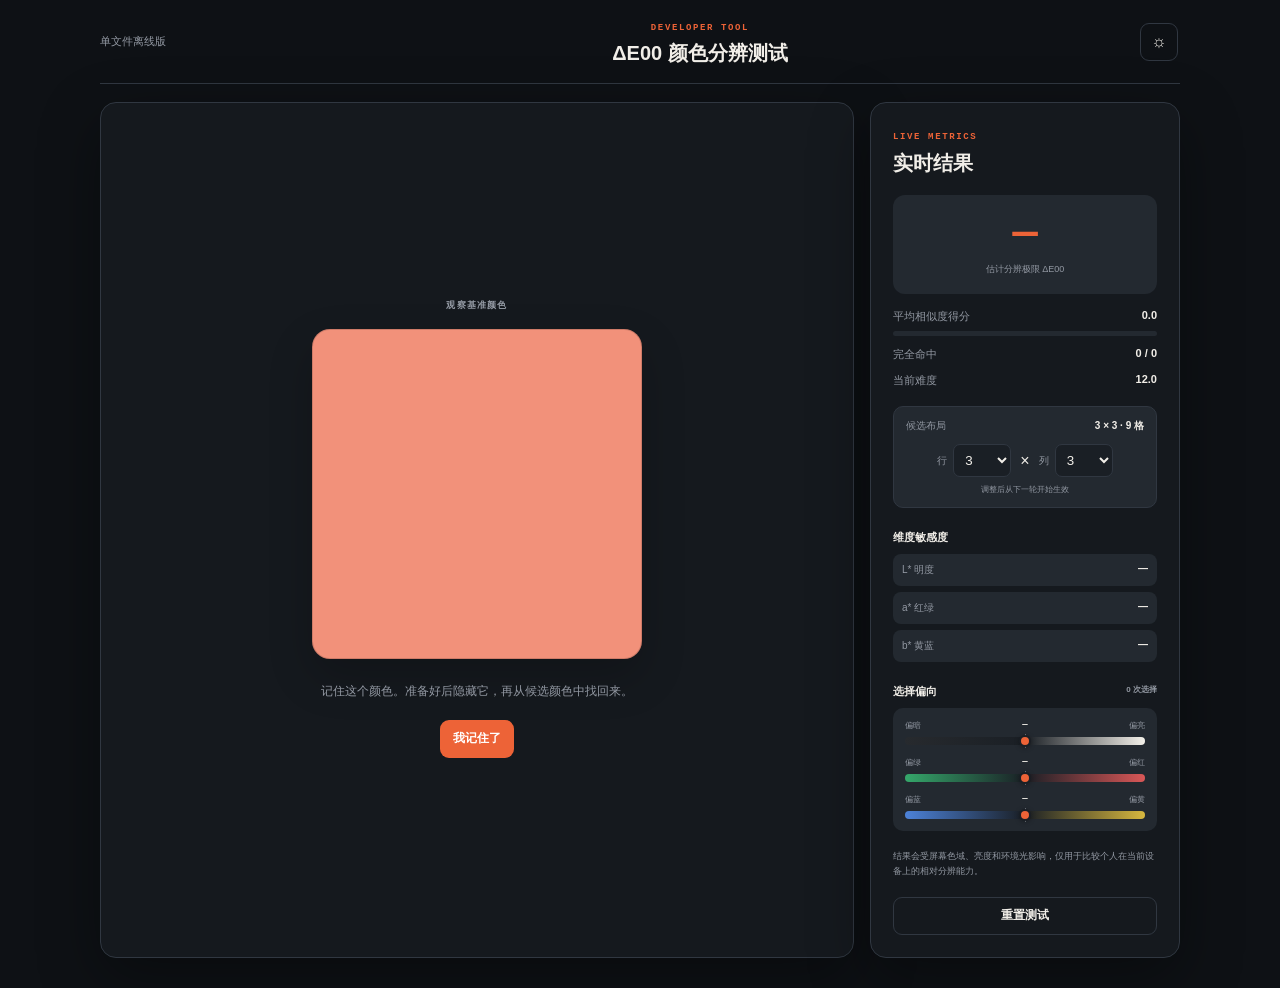
==== color-test-standalone.html @ f980f262 "feat: 重构像素画工作台并完善颜色与选区工具 重构编辑器界面和响应式颜色侧栏 整合旧版脚本为 js/app.js 完善绘图、选区、填充、对称和历史记录 加入 CIEDE2000 颜色限制及矢量色域" ====
<!doctype html>
<!-- 独立打包版：样式与脚本均已内联，可离线直接打开。 --><html lang="zh-CN"><head><meta charset="utf-8"><meta name="viewport" content="width=device-width,initial-scale=1"><meta name="theme-color" content="#111419"><title>ΔE00 颜色分辨测试 · Pixel Atelier</title><style>
:root{--bg:#efede7;--surface:#faf9f5;--raised:#fff;--soft:#e5e2da;--soft2:#d9d5cb;--ink:#16191e;--muted:#727780;--line:#d2cec4;--accent:#ed6337;--accent2:#ff8057;--danger:#bd3f34;--ok:#2c9760;--shadow:0 18px 55px rgba(20,22,25,.12);--radius:14px;--top:74px}
*{box-sizing:border-box;margin:0;padding:0}html,body{height:100%;overflow:hidden}body{background:var(--bg);color:var(--ink);font-family:Inter,"Segoe UI","PingFang SC","Microsoft YaHei",sans-serif;-webkit-font-smoothing:antialiased}button,input,textarea{font:inherit}button{border:1px solid transparent;border-radius:9px;min-height:38px;padding:8px 12px;background:var(--ink);color:var(--surface);font-size:12px;font-weight:650;cursor:pointer;transition:.15s ease;white-space:nowrap}button:hover{transform:translateY(-1px)}button:active{transform:none}button:focus-visible,input:focus-visible,textarea:focus-visible{outline:3px solid color-mix(in srgb,var(--accent) 40%,transparent);outline-offset:2px}.quiet{background:transparent;color:var(--ink);border-color:var(--line)}.accent{background:var(--accent);color:#fff}.danger{background:transparent;color:var(--danger);border-color:color-mix(in srgb,var(--danger) 40%,var(--line))}.wide{width:100%}.icon-btn{width:38px;padding:0;background:transparent;color:var(--ink);border-color:var(--line);font-size:17px}.app{height:100%;display:grid;grid-template-rows:var(--top) auto 1fr;position:relative}.topbar{height:var(--top);display:grid;grid-template-columns:220px 1fr auto;align-items:center;gap:16px;padding:0 22px;background:var(--surface);border-bottom:1px solid var(--line);z-index:20}.brand{display:flex;align-items:center;gap:10px;color:inherit;text-decoration:none}.brand-icon{display:grid;place-items:center;width:36px;height:36px;border-radius:9px;background:var(--ink);color:var(--surface);font:800 18px/1 ui-monospace,monospace;box-shadow:inset -4px -4px rgba(255,255,255,.12)}.brand b,.brand small{display:block}.brand b{font-size:14px;letter-spacing:.03em}.brand small{font:600 9px/1.5 ui-monospace,monospace;color:var(--muted);text-transform:uppercase;letter-spacing:.08em}.tool-strip{display:flex;align-items:stretch;gap:4px;min-width:0;overflow-x:auto;scrollbar-width:none;padding:7px 0;cursor:grab}.tool-strip::-webkit-scrollbar{display:none}.tool-strip.dragging{cursor:grabbing}.tool{flex:0 0 58px;height:58px;min-height:0;padding:5px 4px;background:transparent;color:var(--muted);display:flex;flex-direction:column;align-items:center;justify-content:center;gap:4px;border-color:transparent}.tool i{font:500 18px/1 ui-monospace,monospace;font-style:normal}.tool span{font-size:10px}.tool:hover{background:var(--soft);color:var(--ink)}.tool.active{background:var(--accent);color:#fff;box-shadow:0 5px 15px rgba(237,99,55,.25)}.top-actions{display:flex;gap:5px}.option-dock{display:none;min-height:58px;padding:9px 22px;background:var(--raised);border-bottom:1px solid var(--line);z-index:15;box-shadow:0 7px 20px rgba(0,0,0,.06)}.option-dock.open{display:block}.option-panel{display:none;align-items:center;gap:7px;overflow-x:auto}.option-panel.active{display:flex}.panel-label{flex:0 0 auto;margin-right:7px;color:var(--muted);font:700 9px/1 ui-monospace,monospace;letter-spacing:.12em;text-transform:uppercase}.option-panel button{min-height:36px;background:var(--soft);color:var(--ink)}.option-panel button.active{background:var(--ink);color:var(--surface)}.option-panel button.accent{background:var(--accent);color:#fff}.palette-panel{min-width:0}.palette-bar{display:flex;gap:7px;min-width:0}.palette-chip{position:relative;display:grid;place-items:center;flex:0 0 34px;width:34px;height:34px;border-radius:50%;border:2px solid rgba(0,0,0,.16);color:#fff;text-shadow:0 1px 3px #000;font:800 10px/1 ui-monospace,monospace;cursor:pointer;box-shadow:0 0 0 0 var(--accent);transition:.15s}.palette-chip.active{box-shadow:0 0 0 3px var(--raised),0 0 0 5px var(--accent)}.palette-chip.dragging{opacity:.4}.microcopy{color:var(--muted);font-size:10px}.history-panel{max-width:100%}.history-list{display:flex;gap:6px;overflow-x:auto}.history-item{display:flex;gap:7px;align-items:center;padding:7px 10px;border:1px solid var(--line);border-radius:8px;color:var(--muted);font-size:10px;white-space:nowrap}.history-item.current{color:var(--ink);border-color:var(--accent)}
.stage-shell{min-height:0;display:grid;grid-template-rows:auto 1fr auto;padding:17px 22px 14px;gap:13px}.stage-head{display:flex;align-items:flex-end;justify-content:space-between;gap:20px}.eyebrow{color:var(--accent);font:750 9px/1 ui-monospace,monospace;letter-spacing:.18em}.stage-head h1{font-size:24px;line-height:1;margin-top:7px;letter-spacing:-.035em}.view-controls{display:flex;align-items:center;gap:6px}.view-controls output{min-width:52px;text-align:center;font:650 10px/1 ui-monospace,monospace;color:var(--muted)}.view-controls .active{background:var(--ink);color:var(--surface)}.viewport{min-height:0;position:relative;overflow:hidden;border:1px solid var(--line);border-radius:var(--radius);background-color:#c8c8c6;background-image:radial-gradient(rgba(0,0,0,.13) .7px,transparent .7px);background-size:14px 14px;touch-action:none;cursor:default}.canvas-transform{position:absolute;left:50%;top:50%;width:720px;height:720px;transform-origin:0 0;will-change:transform;filter:drop-shadow(0 13px 24px rgba(0,0,0,.2))}.pixel-canvas{position:absolute;inset:0;display:grid;grid-template-columns:repeat(45,16px);grid-template-rows:repeat(45,16px);width:720px;height:720px;background-color:#fff;background-image:linear-gradient(45deg,#ddd 25%,transparent 25%),linear-gradient(-45deg,#ddd 25%,transparent 25%),linear-gradient(45deg,transparent 75%,#ddd 75%),linear-gradient(-45deg,transparent 75%,#ddd 75%);background-size:32px 32px;background-position:0 0,0 16px,16px -16px,-16px 0;cursor:crosshair;user-select:none;touch-action:none}.pixel{width:16px;height:16px;border-right:1px solid rgba(0,0,0,.11);border-bottom:1px solid rgba(0,0,0,.11)}.pixel.center-left{border-left:2px solid rgba(0,0,0,.6)}.pixel.center-right{border-right:2px solid rgba(0,0,0,.6)}.pixel.center-top{border-top:2px solid rgba(0,0,0,.6)}.pixel.center-bottom{border-bottom:2px solid rgba(0,0,0,.6)}.no-grid .pixel{border-color:transparent!important}.layer{position:absolute;inset:0;width:720px;height:720px;pointer-events:none}.preview-pixel,.selection-pixel,.paste-pixel{position:absolute;width:16px;height:16px}.preview-pixel{opacity:.5}.selection-pixel{background:#fff;mix-blend-mode:difference;opacity:.9;border:2px solid #fff}.paste-pixel{opacity:.78;outline:1px dashed #fff}.selection-box{position:absolute;border:2px dashed #fff;mix-blend-mode:difference}.viewport-help{position:absolute;right:12px;bottom:10px;display:flex;gap:14px;color:rgba(0,0,0,.55);font-size:9px;pointer-events:none}.statusbar{display:flex;gap:22px;align-items:center;color:var(--muted);font:600 9px/1 ui-monospace,monospace}.statusbar span:last-child{margin-left:auto}.statusbar #statusColor{display:flex;align-items:center;gap:6px}.statusbar #statusColor i{width:11px;height:11px;border-radius:50%;border:1px solid var(--line)}.floating-color{position:fixed;right:23px;bottom:30px;z-index:10;display:flex;align-items:center;gap:8px;padding:7px 13px 7px 7px;background:var(--raised);color:var(--ink);border-color:var(--line);box-shadow:var(--shadow)}.floating-color span{width:27px;height:27px;border-radius:7px;border:1px solid rgba(0,0,0,.2)}.dev-link{position:fixed;left:22px;bottom:24px;z-index:10;display:flex;align-items:center;gap:7px;color:var(--muted);text-decoration:none;font:700 10px/1 ui-monospace,monospace}.dev-link span{font-family:inherit;font-weight:600}.dev-link:hover{color:var(--accent)}
.studio-dialog{width:min(960px,calc(100vw - 24px));max-height:calc(100dvh - 24px);margin:auto;border:0;border-radius:18px;background:var(--raised);color:var(--ink);box-shadow:0 30px 100px rgba(0,0,0,.4);overflow:auto}.studio-dialog::backdrop{background:rgba(8,10,13,.72);backdrop-filter:blur(5px)}.dialog-frame{padding:22px}.dialog-frame>header{display:flex;justify-content:space-between;align-items:center;margin-bottom:18px}.dialog-frame h2{font-size:22px;margin-top:6px}.close-btn{font-size:24px;width:40px;padding:0;background:transparent;color:var(--ink);border-color:var(--line)}.view-tabs{display:flex;gap:5px;padding:5px;background:var(--soft);border-radius:11px;margin-bottom:17px}.view-tabs button{flex:1;background:transparent;color:var(--muted)}.view-tabs button.active{background:var(--raised);color:var(--ink);box-shadow:0 3px 10px rgba(0,0,0,.08)}.studio-body{display:grid;grid-template-columns:minmax(0,1fr) 260px;gap:20px}.color-view{display:none}.color-view.active{display:block}.color-view canvas{display:block;max-width:100%;height:auto;margin:auto;border:1px solid var(--line);border-radius:12px;cursor:crosshair;touch-action:none}.color-view>label,.import-layout aside>label{display:grid;grid-template-columns:auto 1fr 44px;gap:10px;align-items:center;margin-top:12px;color:var(--muted);font-size:11px}.color-view input[type=range],.import-layout input[type=range]{width:100%;accent-color:var(--accent)}.color-view output{font:650 10px/1 ui-monospace,monospace}.candidate-preview{display:flex;align-items:center;gap:11px;padding:11px;border:1px solid var(--line);border-radius:11px}.candidate-preview>span{width:52px;height:52px;border-radius:9px;border:1px solid rgba(0,0,0,.2)}.candidate-preview small,.candidate-preview b{display:block}.candidate-preview small{color:var(--muted);font-size:9px;margin-bottom:5px}.candidate-preview b{font:700 13px/1 ui-monospace,monospace}.validation{padding:9px 10px;margin:10px 0;border-radius:8px;font-size:10px}.validation.ok{color:var(--ok);background:color-mix(in srgb,var(--ok) 12%,transparent)}.validation.error{color:var(--danger);background:color-mix(in srgb,var(--danger) 12%,transparent)}.color-inspector>.quiet{margin-top:7px}.color-inspector h3{display:flex;justify-content:space-between;margin:20px 0 10px;font-size:12px}.color-inspector h3 span{color:var(--muted);font-size:10px}.studio-palette{display:grid;grid-template-columns:repeat(4,1fr);gap:7px}.studio-swatch{aspect-ratio:1;border-radius:9px;display:grid;place-items:center;color:#fff;text-shadow:0 1px 3px #000;position:relative;cursor:pointer;border:2px solid transparent;font:800 10px/1 ui-monospace,monospace}.studio-swatch.active{border-color:var(--accent);outline:2px solid var(--accent)}.studio-swatch .delete-color{position:absolute;right:-5px;top:-6px;width:18px;height:18px;min-height:0;padding:0;border-radius:50%;background:var(--danger);color:white;font-size:11px;opacity:0}.studio-swatch:hover .delete-color,.studio-swatch.active .delete-color{opacity:1}.studio-tip{margin-top:12px;color:var(--muted);font-size:9px;line-height:1.55}.channels-view{display:none;gap:12px}.channels-view.active{display:grid}.channels-view fieldset{border:1px solid var(--line);border-radius:10px;padding:12px}.channels-view legend{padding:0 6px;color:var(--accent);font:700 9px/1 ui-monospace,monospace}.channels-view fieldset label{display:grid;grid-template-columns:22px 1fr 45px;align-items:center;gap:8px;margin:7px 0;color:var(--muted);font-size:10px}.channels-view fieldset input[type=range]{width:100%;accent-color:var(--accent)}.channels-view fieldset input[type=number]{width:70px;padding:6px;border:1px solid var(--line);border-radius:6px;background:var(--soft);color:var(--ink)}.hex-field{display:grid!important;grid-template-columns:38px 1fr auto!important;margin:0!important}.hex-field input{padding:9px;border:1px solid var(--line);border-radius:8px;background:var(--soft);color:var(--ink);font-family:ui-monospace,monospace}.hex-field input[type=color]{position:absolute;opacity:0;pointer-events:none}.import-layout{display:grid;grid-template-columns:minmax(0,1fr) 260px;gap:22px}.import-preview-wrap{min-width:0}.import-preview-wrap canvas{display:block;width:min(100%,540px);aspect-ratio:1;margin:auto;background-color:#ddd;background-image:linear-gradient(45deg,#bbb 25%,transparent 25%),linear-gradient(-45deg,#bbb 25%,transparent 25%),linear-gradient(45deg,transparent 75%,#bbb 75%),linear-gradient(-45deg,transparent 75%,#bbb 75%);background-size:24px 24px;background-position:0 0,0 12px,12px -12px,-12px 0;border-radius:12px;touch-action:none}.import-preview-wrap p{text-align:center;color:var(--muted);font-size:9px;margin-top:8px}.import-layout aside{display:flex;flex-direction:column;gap:10px}.import-layout aside>label{grid-template-columns:auto 1fr 48px}.import-note{padding:12px;border-radius:9px;background:var(--soft);color:var(--muted);font-size:10px;line-height:1.6}.data-dialog{width:min(660px,100%)}.data-dialog textarea{width:100%;min-height:360px;resize:vertical;padding:13px;border:1px solid var(--line);border-radius:10px;background:var(--soft);color:var(--ink);font:10px/1.55 ui-monospace,monospace}.dialog-actions{display:flex;justify-content:flex-end;gap:7px;margin-top:10px}.toast{position:fixed;left:50%;bottom:24px;z-index:1000;transform:translate(-50%,12px);padding:10px 15px;border-radius:9px;background:var(--ink);color:var(--surface);font-size:11px;opacity:0;transition:.2s;pointer-events:none}.toast.show{opacity:1;transform:translate(-50%,0)}
body.dark-theme{--bg:#0e1115;--surface:#15191e;--raised:#1a1f25;--soft:#232930;--soft2:#2d343d;--ink:#f1eee8;--muted:#9298a2;--line:#303741;--shadow:0 20px 60px rgba(0,0,0,.35)}body.dark-theme .brand-icon{background:#f1eee8;color:#171a1f}body.dark-theme .viewport{background-color:#353b40}body.dark-theme .pixel-canvas{filter:none}.dark-theme .viewport-help{color:rgba(255,255,255,.5)}
@media(max-width:900px){:root{--top:66px}.topbar{grid-template-columns:150px 1fr auto;padding:0 10px;gap:7px}.brand small{display:none}.tool{flex-basis:54px;height:54px}.top-actions #undo,.top-actions #redo{display:none}.stage-shell{padding:12px 10px 10px}.stage-head h1{font-size:19px}.option-dock{padding-inline:10px}.view-controls .danger{display:none}.studio-body,.import-layout{grid-template-columns:1fr}.color-inspector{display:grid;grid-template-columns:1fr 1fr;gap:8px}.color-inspector h3,.studio-palette,.studio-tip{grid-column:1/-1}.color-inspector>.quiet{margin:0}.floating-color{right:12px;bottom:23px}.dev-link{left:12px}}
@media(max-width:600px){html,body{overflow:hidden}.topbar{grid-template-columns:auto 1fr auto}.brand>span:last-child{display:none}.brand-icon{width:34px;height:34px}.tool-strip{order:2}.top-actions #themeToggle{width:34px}.stage-head{align-items:center}.stage-head>div:first-child{display:none}.view-controls{width:100%}.view-controls #toggleGrid,.view-controls #resetView{flex:1}.view-controls output{min-width:40px}.viewport-help{display:none}.statusbar{gap:12px}.statusbar #saveStatus{display:none}.dialog-frame{padding:14px}.studio-dialog{width:calc(100vw - 10px);max-height:calc(100dvh - 10px)}.studio-body{gap:12px}.color-inspector{grid-template-columns:1fr}.color-inspector h3,.studio-palette,.studio-tip{grid-column:auto}.studio-palette{grid-template-columns:repeat(8,1fr)}.candidate-preview>span{width:38px;height:38px}.color-view canvas{max-height:43dvh}.dev-link span{display:none}.floating-color b{display:none}.floating-color{padding-right:7px}.option-panel button{padding-inline:10px}.import-preview-wrap canvas{max-height:52dvh}.data-dialog textarea{min-height:55dvh}}
.studio-swatch .move-color{position:absolute;bottom:-6px;width:18px;height:18px;min-height:0;padding:0;border-radius:6px;background:var(--raised);color:var(--ink);border-color:var(--line);font-size:14px;line-height:1;opacity:0}.studio-swatch .move-left{left:-4px}.studio-swatch .move-right{right:-4px}.studio-swatch:hover .move-color,.studio-swatch.active .move-color{opacity:1}

.test-page{overflow:auto;min-height:100%;height:auto}.test-shell{width:min(1080px,calc(100% - 28px));margin:auto;padding-bottom:30px}.test-header{height:84px;display:grid;grid-template-columns:160px 1fr 40px;align-items:center;border-bottom:1px solid var(--line)}.test-header>a{color:var(--muted);text-decoration:none;font-size:11px}.test-header>div{text-align:center}.test-header h1{font-size:20px;margin-top:6px}.test-grid{display:grid;grid-template-columns:minmax(0,1fr) 310px;gap:16px;padding-top:18px}.test-card{background:var(--surface);border:1px solid var(--line);border-radius:16px;padding:22px;box-shadow:var(--shadow)}.test-arena{min-height:650px;display:grid;place-items:center}.test-step{display:none;width:100%;text-align:center}.test-step.active{display:block}.step-label{display:block;color:var(--muted);font:700 9px/1 ui-monospace,monospace;letter-spacing:.13em;text-transform:uppercase;margin-bottom:18px}.base-color{width:min(330px,72vw);aspect-ratio:1;margin:0 auto 22px;border-radius:18px;box-shadow:0 18px 45px rgba(0,0,0,.2);border:1px solid rgba(0,0,0,.15)}.test-step p{max-width:460px;margin:0 auto 18px;color:var(--muted);font-size:12px;line-height:1.7}.choice-grid{display:grid;grid-template-columns:repeat(3,1fr);gap:12px;width:min(540px,100%);margin:auto}.choice{aspect-ratio:1;min-height:0;border-radius:13px;border:2px solid transparent;box-shadow:0 9px 22px rgba(0,0,0,.15)}.choice:hover{border-color:var(--raised);outline:3px solid var(--accent)}.result-badge{display:grid;place-items:center;width:72px;height:72px;margin:0 auto 18px;border-radius:50%;font-size:30px}.result-badge.good{background:color-mix(in srgb,var(--ok) 16%,transparent);color:var(--ok)}.result-badge.bad{background:color-mix(in srgb,var(--danger) 16%,transparent);color:var(--danger)}.test-step h2{font-size:26px;margin-bottom:10px}.metrics-card{align-self:start;position:sticky;top:16px}.metrics-card>h2{font-size:20px;margin:7px 0 18px}.metric-main{padding:18px;background:var(--soft);border-radius:12px;text-align:center;margin-bottom:15px}.metric-main strong,.metric-main span{display:block}.metric-main strong{font:800 42px/1 ui-monospace,monospace;color:var(--accent)}.metric-main span{color:var(--muted);font-size:9px;margin-top:8px}.metric-row{display:flex;justify-content:space-between;color:var(--muted);font-size:11px;margin:11px 0 7px}.metric-row b{color:var(--ink)}.meter{height:5px;border-radius:9px;background:var(--soft);overflow:hidden}.meter i{display:block;height:100%;width:0;background:var(--accent);transition:.2s}.metrics-card h3{font-size:11px;margin:22px 0 9px}.axis-metrics{display:grid;gap:6px}.axis-metrics div{display:flex;justify-content:space-between;padding:9px;background:var(--soft);border-radius:8px;color:var(--muted);font-size:10px}.axis-metrics b{color:var(--ink)}.calibration-note{margin:18px 0;color:var(--muted);font-size:9px;line-height:1.65}@media(max-width:760px){.test-header{grid-template-columns:90px 1fr 38px}.test-header h1{font-size:15px}.test-grid{grid-template-columns:1fr}.test-arena{min-height:auto;padding-block:35px}.metrics-card{position:static}.choice-grid{gap:8px}.test-shell{width:min(100% - 16px,1080px)}}
.choice-grid{gap:clamp(5px,1.2vw,12px);width:min(640px,100%)}.choice{padding:0}.layout-setting{margin:18px 0;padding:12px;border:1px solid var(--line);border-radius:10px;background:var(--soft)}.layout-setting>div:first-child{display:flex;justify-content:space-between;align-items:center;font-size:10px;color:var(--muted)}.layout-setting b{color:var(--ink)}.layout-inputs{display:flex;align-items:center;justify-content:center;gap:9px;margin:11px 0 7px}.layout-inputs label{display:flex;align-items:center;gap:6px;color:var(--muted);font-size:10px}.layout-inputs select{min-width:58px;padding:7px;border:1px solid var(--line);border-radius:7px;background:var(--raised);color:var(--ink)}.layout-setting small{display:block;text-align:center;color:var(--muted);font-size:8px}
.test-page{user-select:none;-webkit-user-select:none;cursor:default}
.bias-sample{float:right;color:var(--muted);font-size:8px;font-weight:600}.bias-metrics{display:grid;gap:12px;padding:12px;background:var(--soft);border-radius:10px}.bias-caption{display:grid;grid-template-columns:1fr auto 1fr;align-items:center;color:var(--muted);font-size:8px}.bias-caption span:last-child{text-align:right}.bias-caption b{min-width:48px;text-align:center;color:var(--ink);font:700 9px/1 ui-monospace,monospace}.bias-track{height:8px;margin-top:6px;position:relative;border-radius:9px;background:linear-gradient(90deg,color-mix(in srgb,var(--accent) 35%,var(--raised)),var(--raised) 50%,color-mix(in srgb,var(--accent) 35%,var(--raised)))}.bias-track i{position:absolute;left:50%;top:-3px;width:1px;height:14px;background:var(--muted);opacity:.65}.bias-track span{position:absolute;left:50%;top:50%;width:12px;height:12px;border:2px solid var(--raised);border-radius:50%;background:var(--accent);box-shadow:0 1px 5px rgba(0,0,0,.3);transform:translate(-50%,-50%);transition:left .25s ease}
.bias-row:nth-child(1) .bias-track{background:linear-gradient(90deg,#272a2e,var(--raised) 50%,#f3f0e9)}.bias-row:nth-child(2) .bias-track{background:linear-gradient(90deg,#35a86b,var(--raised) 50%,#d95757)}.bias-row:nth-child(3) .bias-track{background:linear-gradient(90deg,#4c82d9,var(--raised) 50%,#d7b83f)}

</style></head>
<body class="dark-theme test-page"><main class="test-shell">
  <header class="test-header"><span style="color:var(--muted);font-size:11px">单文件离线版</span><div><span class="eyebrow">DEVELOPER TOOL</span><h1>ΔE00 颜色分辨测试</h1></div><button id="testTheme" class="icon-btn">☼</button></header>
  <section class="test-grid">
    <article class="test-card test-arena">
      <div id="observeStep" class="test-step active"><span class="step-label">观察基准颜色</span><div id="baseColor" class="base-color"></div><p>记住这个颜色。准备好后隐藏它，再从候选颜色中找回来。</p><button id="startChoices" class="accent">我记住了</button></div>
      <div id="choiceStep" class="test-step"><span class="step-label">选择最接近的颜色</span><div id="choices" class="choice-grid"></div><p id="choiceHint">根据本轮候选颜色的最小与最大 ΔE00 归一化评分</p></div>
      <div id="resultStep" class="test-step"><span id="resultBadge" class="result-badge"></span><h2 id="resultTitle"></h2><p id="resultText"></p><button id="nextTrial" class="accent">下一轮</button></div>
    </article>
    <aside class="test-card metrics-card"><span class="eyebrow">LIVE METRICS</span><h2>实时结果</h2>
      <div class="metric-main"><strong id="threshold">—</strong><span>估计分辨极限 ΔE00</span></div>
      <div class="metric-row"><span>平均相似度得分</span><b id="accuracy">0</b></div><div class="meter"><i id="accuracyBar"></i></div>
      <div class="metric-row"><span>完全命中</span><b id="exactRate">0 / 0</b></div>
      <div class="metric-row"><span>当前难度</span><b id="difficulty">12.0</b></div>
      <div class="layout-setting"><div><span>候选布局</span><b id="choiceCount">3 × 3 · 9 格</b></div><div class="layout-inputs"><label>行 <select id="gridRows"><option>2</option><option selected>3</option><option>4</option><option>5</option><option>6</option></select></label><span>×</span><label>列 <select id="gridCols"><option>2</option><option selected>3</option><option>4</option><option>5</option><option>6</option></select></label></div><small>调整后从下一轮开始生效</small></div>
      <h3>维度敏感度</h3><div class="axis-metrics"><div><span>L* 明度</span><b id="axisL">—</b></div><div><span>a* 红绿</span><b id="axisA">—</b></div><div><span>b* 黄蓝</span><b id="axisB">—</b></div></div>
      <h3>选择偏向 <small class="bias-sample" id="biasSample">0 次选择</small></h3><div class="bias-metrics">
        <div class="bias-row"><div class="bias-caption"><span>偏暗</span><b id="biasLValue">—</b><span>偏亮</span></div><div class="bias-track"><i></i><span id="biasLMarker"></span></div></div>
        <div class="bias-row"><div class="bias-caption"><span>偏绿</span><b id="biasAValue">—</b><span>偏红</span></div><div class="bias-track"><i></i><span id="biasAMarker"></span></div></div>
        <div class="bias-row"><div class="bias-caption"><span>偏蓝</span><b id="biasBValue">—</b><span>偏黄</span></div><div class="bias-track"><i></i><span id="biasBMarker"></span></div></div>
      </div>
      <p class="calibration-note">结果会受屏幕色域、亮度和环境光影响，仅用于比较个人在当前设备上的相对分辨能力。</p>
      <button id="resetTest" class="quiet wide">重置测试</button>
    </aside>
  </section>
</main><script>
(() => {
  const $=s=>document.querySelector(s),clamp=(v,a,b)=>Math.max(a,Math.min(b,v));
  function labToRgb({L,a,b}){let y=(L+16)/116,x=a/500+y,z=y-b/200;const f=v=>v**3>.008856?v**3:(v-16/116)/7.787;x=95.047*f(x)/100;y=f(y);z=108.883*f(z)/100;let r=x*3.2406+y*-1.5372+z*-.4986,g=x*-.9689+y*1.8758+z*.0415,bl=x*.0557+y*-.204+z*1.057;const q=v=>255*(v>.0031308?1.055*v**(1/2.4)-.055:12.92*v);return{r:clamp(q(r),0,255),g:clamp(q(g),0,255),b:clamp(q(bl),0,255)}}
  function rgbToHex({r,g,b}){return'#'+[r,g,b].map(v=>Math.round(v).toString(16).padStart(2,'0')).join('')}
  function deltaE00(x,y){const L1=x.L,a1=x.a,b1=x.b,L2=y.L,a2=y.a,b2=y.b,C1=Math.hypot(a1,b1),C2=Math.hypot(a2,b2),C=(C1+C2)/2,G=.5*(1-Math.sqrt(C**7/(C**7+25**7))),ap1=(1+G)*a1,ap2=(1+G)*a2,cp1=Math.hypot(ap1,b1),cp2=Math.hypot(ap2,b2),hp=(a,b)=>{let h=Math.atan2(b,a)*180/Math.PI;return h<0?h+360:h},h1=hp(ap1,b1),h2=hp(ap2,b2),dL=L2-L1,dC=cp2-cp1;let dh=h2-h1;if(cp1*cp2===0)dh=0;else if(dh>180)dh-=360;else if(dh<-180)dh+=360;const dH=2*Math.sqrt(cp1*cp2)*Math.sin(dh*Math.PI/360),Lp=(L1+L2)/2,Cp=(cp1+cp2)/2;let hb;if(cp1*cp2===0)hb=h1+h2;else if(Math.abs(h1-h2)<=180)hb=(h1+h2)/2;else hb=(h1+h2+360)/2%360;const T=1-.17*Math.cos((hb-30)*Math.PI/180)+.24*Math.cos(2*hb*Math.PI/180)+.32*Math.cos((3*hb+6)*Math.PI/180)-.2*Math.cos((4*hb-63)*Math.PI/180),dt=30*Math.exp(-(((hb-275)/25)**2)),Rc=2*Math.sqrt(Cp**7/(Cp**7+25**7)),Sl=1+.015*(Lp-50)**2/Math.sqrt(20+(Lp-50)**2),Sc=1+.045*Cp,Sh=1+.015*Cp*T,Rt=-Math.sin(2*dt*Math.PI/180)*Rc;return Math.sqrt((dL/Sl)**2+(dC/Sc)**2+(dH/Sh)**2+Rt*(dC/Sc)*(dH/Sh))}
  let stats={trials:0,exact:0,scoreTotal:0,level:12,thresholds:[],axis:{L:[],a:[],b:[]},bias:{L:[],a:[],b:[]}},trial=null;
  let gridRows=3,gridCols=3;
  const steps=['observeStep','choiceStep','resultStep'];
  function show(id){steps.forEach(s=>$('#'+s).classList.toggle('active',s===id))}
  function randomBase(){return{L:30+Math.random()*55,a:-55+Math.random()*110,b:-55+Math.random()*110}}
  function makeDistinctChoice(base,axis,slot,used){
    const otherAxes=['L','a','b'].filter(a=>a!==axis);
    for(let attempt=0;attempt<600;attempt++){
      const direction={L:0,a:0,b:0},sign=Math.random()<.5?-1:1,phase=Math.floor(attempt/200),target=stats.level*(.86+Math.random()*.28+phase*.12),spread=phase?2.4:1.1;
      direction[axis]=sign;direction[otherAxes[0]]=(Math.random()-.5)*spread;direction[otherAxes[1]]=(Math.random()-.5)*spread;
      let low=0,high=Math.max(4,target*3),result=null;
      for(let search=0;search<16;search++){const scale=(low+high)/2;result={L:clamp(base.L+direction.L*scale,5,95),a:clamp(base.a+direction.a*scale,-90,90),b:clamp(base.b+direction.b*scale,-90,90)};if(deltaE00(base,result)<target)low=scale;else high=scale}
      const distance=deltaE00(base,result),hex=rgbToHex(labToRgb(result));if(!used.has(hex)&&distance>=stats.level*.76&&distance<=stats.level*(1.28+phase*.15)){used.add(hex);return result}
    }
    let best=null;
    for(let dL=-4;dL<=4;dL+=.5)for(let da=-4;da<=4;da+=.5)for(let db=-4;db<=4;db+=.5){if(!dL&&!da&&!db)continue;const result={L:clamp(base.L+dL,5,95),a:clamp(base.a+da,-90,90),b:clamp(base.b+db,-90,90)},hex=rgbToHex(labToRgb(result));if(used.has(hex))continue;const distance=deltaE00(base,result),score=Math.abs(distance-stats.level);if(!best||score<best.score)best={result,hex,score}}
    if(best){used.add(best.hex);return best.result}
    const fallback={...base,a:clamp(base.a+(slot+1)*1.7,-90,90),b:clamp(base.b+(slot+1)*1.1,-90,90)};let hex=rgbToHex(labToRgb(fallback)),guard=0;
    while(used.has(hex)&&guard++<100){fallback.L=clamp(fallback.L+.35,5,95);fallback.a=clamp(fallback.a+.41,-90,90);hex=rgbToHex(labToRgb(fallback))}used.add(hex);return fallback;
  }
  function newTrial(){const axis=['L','a','b'][stats.trials%3],base=randomBase(),count=gridRows*gridCols,level=stats.level,choices=[],correctIndex=Math.floor(Math.random()*count),used=new Set([rgbToHex(labToRgb(base))]);for(let i=0;i<count;i++)choices.push(i===correctIndex?base:makeDistinctChoice(base,axis,i,used));trial={axis,base,choices,correctIndex,rows:gridRows,cols:gridCols,level};$('#baseColor').style.background=rgbToHex(labToRgb(base));show('observeStep');updateMetrics()}
  function showChoices(){const root=$('#choices');root.innerHTML='';root.style.gridTemplateColumns=`repeat(${trial.cols},1fr)`;trial.choices.forEach((lab,i)=>{const b=document.createElement('button');b.className='choice';b.style.background=rgbToHex(labToRgb(lab));b.setAttribute('aria-label',`候选颜色 ${i+1}`);b.onclick=()=>answer(i);root.append(b)});show('choiceStep')}
  function answer(index){
    const exact=index===trial.correctIndex,chosen=trial.choices[index],actual=deltaE00(trial.base,chosen);
    const deviations=trial.choices.map(color=>deltaE00(trial.base,color)).filter(value=>value>.0001);
    const minDeviation=Math.min(...deviations),maxDeviation=Math.max(...deviations),range=maxDeviation-minDeviation;
    const score=exact?100:range<.0001?50:Math.round(95*clamp((maxDeviation-actual)/range,0,1));
    stats.trials++;stats.scoreTotal+=score;if(exact)stats.exact++;['L','a','b'].forEach(axis=>{stats.bias[axis].push(chosen[axis]-trial.base[axis]);if(stats.bias[axis].length>18)stats.bias[axis].shift()});
    const factor=clamp(Math.exp((72-score)/190),.86,1.16),testedLevel=stats.level;
    stats.level=clamp(stats.level*factor,1,30);stats.axis[trial.axis].push((testedLevel+stats.level)/2);if(stats.axis[trial.axis].length>12)stats.axis[trial.axis].shift();
    if(stats.trials>3)stats.thresholds.push(stats.level);if(stats.thresholds.length>18)stats.thresholds.shift();
    $('#resultBadge').className='result-badge '+(score>=72?'good':'bad');$('#resultBadge').textContent=score;
    $('#resultTitle').textContent=exact?'完全一致 · 100 分':`相似度 ${score} 分`;
    $('#resultText').textContent=exact?`精确命中基准颜色。本轮干扰色范围为 ΔE00 ${minDeviation.toFixed(2)}～${maxDeviation.toFixed(2)}，下一轮难度调整为 ${stats.level.toFixed(1)}。`:`所选颜色与基准色相差 ΔE00 ${actual.toFixed(2)}；本轮干扰色范围为 ${minDeviation.toFixed(2)}～${maxDeviation.toFixed(2)}。分数按照它在本轮范围中的相对位置计算。`;
    show('resultStep');updateMetrics()
  }
  function average(a){return a.length?a.reduce((x,y)=>x+y,0)/a.length:null}
  function updateBias(){$('#biasSample').textContent=`${Math.min(stats.trials,18)} 次选择`;[['L','biasLMarker','biasLValue'],['a','biasAMarker','biasAValue'],['b','biasBMarker','biasBValue']].forEach(([axis,markerId,valueId])=>{const value=average(stats.bias[axis]);$('#'+markerId).style.left=(value===null?50:50+46*clamp(value/Math.max(stats.level,1),-1,1))+'%';$('#'+valueId).textContent=value===null?'—':`${value>0?'+':''}${value.toFixed(1)}`;$('#'+markerId).title=value===null?'暂无数据':`${axis}* 平均偏差 ${value>0?'+':''}${value.toFixed(2)}`})}
  function updateMetrics(){const threshold=average(stats.thresholds),score=stats.trials?stats.scoreTotal/stats.trials:0;$('#threshold').textContent=threshold?threshold.toFixed(1):'—';$('#accuracy').textContent=score.toFixed(1);$('#accuracyBar').style.width=score+'%';$('#exactRate').textContent=`${stats.exact} / ${stats.trials}`;$('#difficulty').textContent=stats.level.toFixed(1);[['L','axisL'],['a','axisA'],['b','axisB']].forEach(([a,id])=>{$('#'+id).textContent=average(stats.axis[a])?.toFixed(1)||'—'});updateBias()}
  function updateGridSetting(){gridRows=+$('#gridRows').value;gridCols=+$('#gridCols').value;$('#choiceCount').textContent=`${gridRows} × ${gridCols} · ${gridRows*gridCols} 格`}
  $('#gridRows').onchange=updateGridSetting;$('#gridCols').onchange=updateGridSetting;$('#startChoices').onclick=showChoices;$('#nextTrial').onclick=newTrial;$('#resetTest').onclick=()=>{stats={trials:0,exact:0,scoreTotal:0,level:12,thresholds:[],axis:{L:[],a:[],b:[]},bias:{L:[],a:[],b:[]}};newTrial()};$('#testTheme').onclick=()=>{document.body.classList.toggle('dark-theme');$('#testTheme').textContent=document.body.classList.contains('dark-theme')?'☼':'☾'};updateGridSetting();newTrial();
})();

</script></body></html>
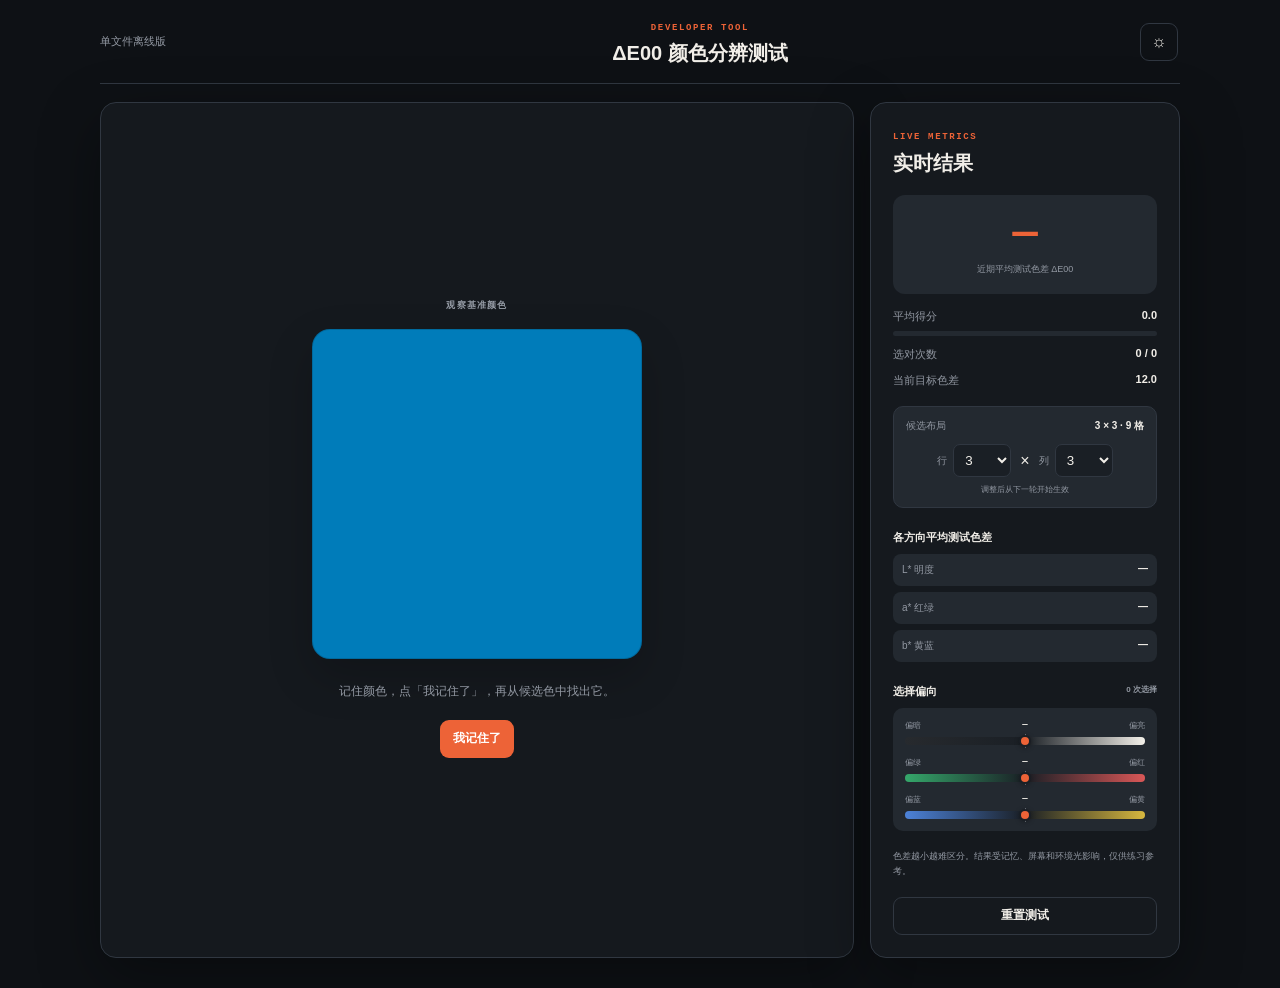
==== commit 5214fa1c: "文本内容去AI" ====
--- a/color-test-standalone.html
+++ b/color-test-standalone.html
@@ -20,23 +20,23 @@
   <header class="test-header"><span style="color:var(--muted);font-size:11px">单文件离线版</span><div><span class="eyebrow">DEVELOPER TOOL</span><h1>ΔE00 颜色分辨测试</h1></div><button id="testTheme" class="icon-btn">☼</button></header>
   <section class="test-grid">
     <article class="test-card test-arena">
-      <div id="observeStep" class="test-step active"><span class="step-label">观察基准颜色</span><div id="baseColor" class="base-color"></div><p>记住这个颜色。准备好后隐藏它，再从候选颜色中找回来。</p><button id="startChoices" class="accent">我记住了</button></div>
-      <div id="choiceStep" class="test-step"><span class="step-label">选择最接近的颜色</span><div id="choices" class="choice-grid"></div><p id="choiceHint">根据本轮候选颜色的最小与最大 ΔE00 归一化评分</p></div>
+      <div id="observeStep" class="test-step active"><span class="step-label">观察基准颜色</span><div id="baseColor" class="base-color"></div><p>记住颜色，点「我记住了」，再从候选色中找出它。</p><button id="startChoices" class="accent">我记住了</button></div>
+      <div id="choiceStep" class="test-step"><span class="step-label">选择最接近的颜色</span><div id="choices" class="choice-grid"></div><p id="choiceHint">选对得 100 分；选错时，颜色越接近，得分越高。</p></div>
       <div id="resultStep" class="test-step"><span id="resultBadge" class="result-badge"></span><h2 id="resultTitle"></h2><p id="resultText"></p><button id="nextTrial" class="accent">下一轮</button></div>
     </article>
     <aside class="test-card metrics-card"><span class="eyebrow">LIVE METRICS</span><h2>实时结果</h2>
-      <div class="metric-main"><strong id="threshold">—</strong><span>估计分辨极限 ΔE00</span></div>
-      <div class="metric-row"><span>平均相似度得分</span><b id="accuracy">0</b></div><div class="meter"><i id="accuracyBar"></i></div>
-      <div class="metric-row"><span>完全命中</span><b id="exactRate">0 / 0</b></div>
-      <div class="metric-row"><span>当前难度</span><b id="difficulty">12.0</b></div>
+      <div class="metric-main"><strong id="threshold">—</strong><span>近期平均测试色差 ΔE00</span></div>
+      <div class="metric-row"><span>平均得分</span><b id="accuracy">0</b></div><div class="meter"><i id="accuracyBar"></i></div>
+      <div class="metric-row"><span>选对次数</span><b id="exactRate">0 / 0</b></div>
+      <div class="metric-row"><span>当前目标色差</span><b id="difficulty">12.0</b></div>
       <div class="layout-setting"><div><span>候选布局</span><b id="choiceCount">3 × 3 · 9 格</b></div><div class="layout-inputs"><label>行 <select id="gridRows"><option>2</option><option selected>3</option><option>4</option><option>5</option><option>6</option></select></label><span>×</span><label>列 <select id="gridCols"><option>2</option><option selected>3</option><option>4</option><option>5</option><option>6</option></select></label></div><small>调整后从下一轮开始生效</small></div>
-      <h3>维度敏感度</h3><div class="axis-metrics"><div><span>L* 明度</span><b id="axisL">—</b></div><div><span>a* 红绿</span><b id="axisA">—</b></div><div><span>b* 黄蓝</span><b id="axisB">—</b></div></div>
+      <h3>各方向平均测试色差</h3><div class="axis-metrics"><div><span>L* 明度</span><b id="axisL">—</b></div><div><span>a* 红绿</span><b id="axisA">—</b></div><div><span>b* 黄蓝</span><b id="axisB">—</b></div></div>
       <h3>选择偏向 <small class="bias-sample" id="biasSample">0 次选择</small></h3><div class="bias-metrics">
         <div class="bias-row"><div class="bias-caption"><span>偏暗</span><b id="biasLValue">—</b><span>偏亮</span></div><div class="bias-track"><i></i><span id="biasLMarker"></span></div></div>
         <div class="bias-row"><div class="bias-caption"><span>偏绿</span><b id="biasAValue">—</b><span>偏红</span></div><div class="bias-track"><i></i><span id="biasAMarker"></span></div></div>
         <div class="bias-row"><div class="bias-caption"><span>偏蓝</span><b id="biasBValue">—</b><span>偏黄</span></div><div class="bias-track"><i></i><span id="biasBMarker"></span></div></div>
       </div>
-      <p class="calibration-note">结果会受屏幕色域、亮度和环境光影响，仅用于比较个人在当前设备上的相对分辨能力。</p>
+      <p class="calibration-note">色差越小越难区分。结果受记忆、屏幕和环境光影响，仅供练习参考。</p>
       <button id="resetTest" class="quiet wide">重置测试</button>
     </aside>
   </section>
@@ -78,8 +78,8 @@
     stats.level=clamp(stats.level*factor,1,30);stats.axis[trial.axis].push((testedLevel+stats.level)/2);if(stats.axis[trial.axis].length>12)stats.axis[trial.axis].shift();
     if(stats.trials>3)stats.thresholds.push(stats.level);if(stats.thresholds.length>18)stats.thresholds.shift();
     $('#resultBadge').className='result-badge '+(score>=72?'good':'bad');$('#resultBadge').textContent=score;
-    $('#resultTitle').textContent=exact?'完全一致 · 100 分':`相似度 ${score} 分`;
-    $('#resultText').textContent=exact?`精确命中基准颜色。本轮干扰色范围为 ΔE00 ${minDeviation.toFixed(2)}～${maxDeviation.toFixed(2)}，下一轮难度调整为 ${stats.level.toFixed(1)}。`:`所选颜色与基准色相差 ΔE00 ${actual.toFixed(2)}；本轮干扰色范围为 ${minDeviation.toFixed(2)}～${maxDeviation.toFixed(2)}。分数按照它在本轮范围中的相对位置计算。`;
+    $('#resultTitle').textContent=exact?'完全一致 · 100 分':`本轮得分 ${score} 分`;
+    $('#resultText').textContent=exact?`你选中了基准颜色。本轮干扰色色差为 ΔE00 ${minDeviation.toFixed(2)}～${maxDeviation.toFixed(2)}，下一轮目标色差调整为 ${stats.level.toFixed(1)}。`:`所选颜色与基准色相差 ΔE00 ${actual.toFixed(2)}；本轮干扰色色差为 ${minDeviation.toFixed(2)}～${maxDeviation.toFixed(2)}。未选中基准色时最高 95 分，色差越小得分越高。`;
     show('resultStep');updateMetrics()
   }
   function average(a){return a.length?a.reduce((x,y)=>x+y,0)/a.length:null}
